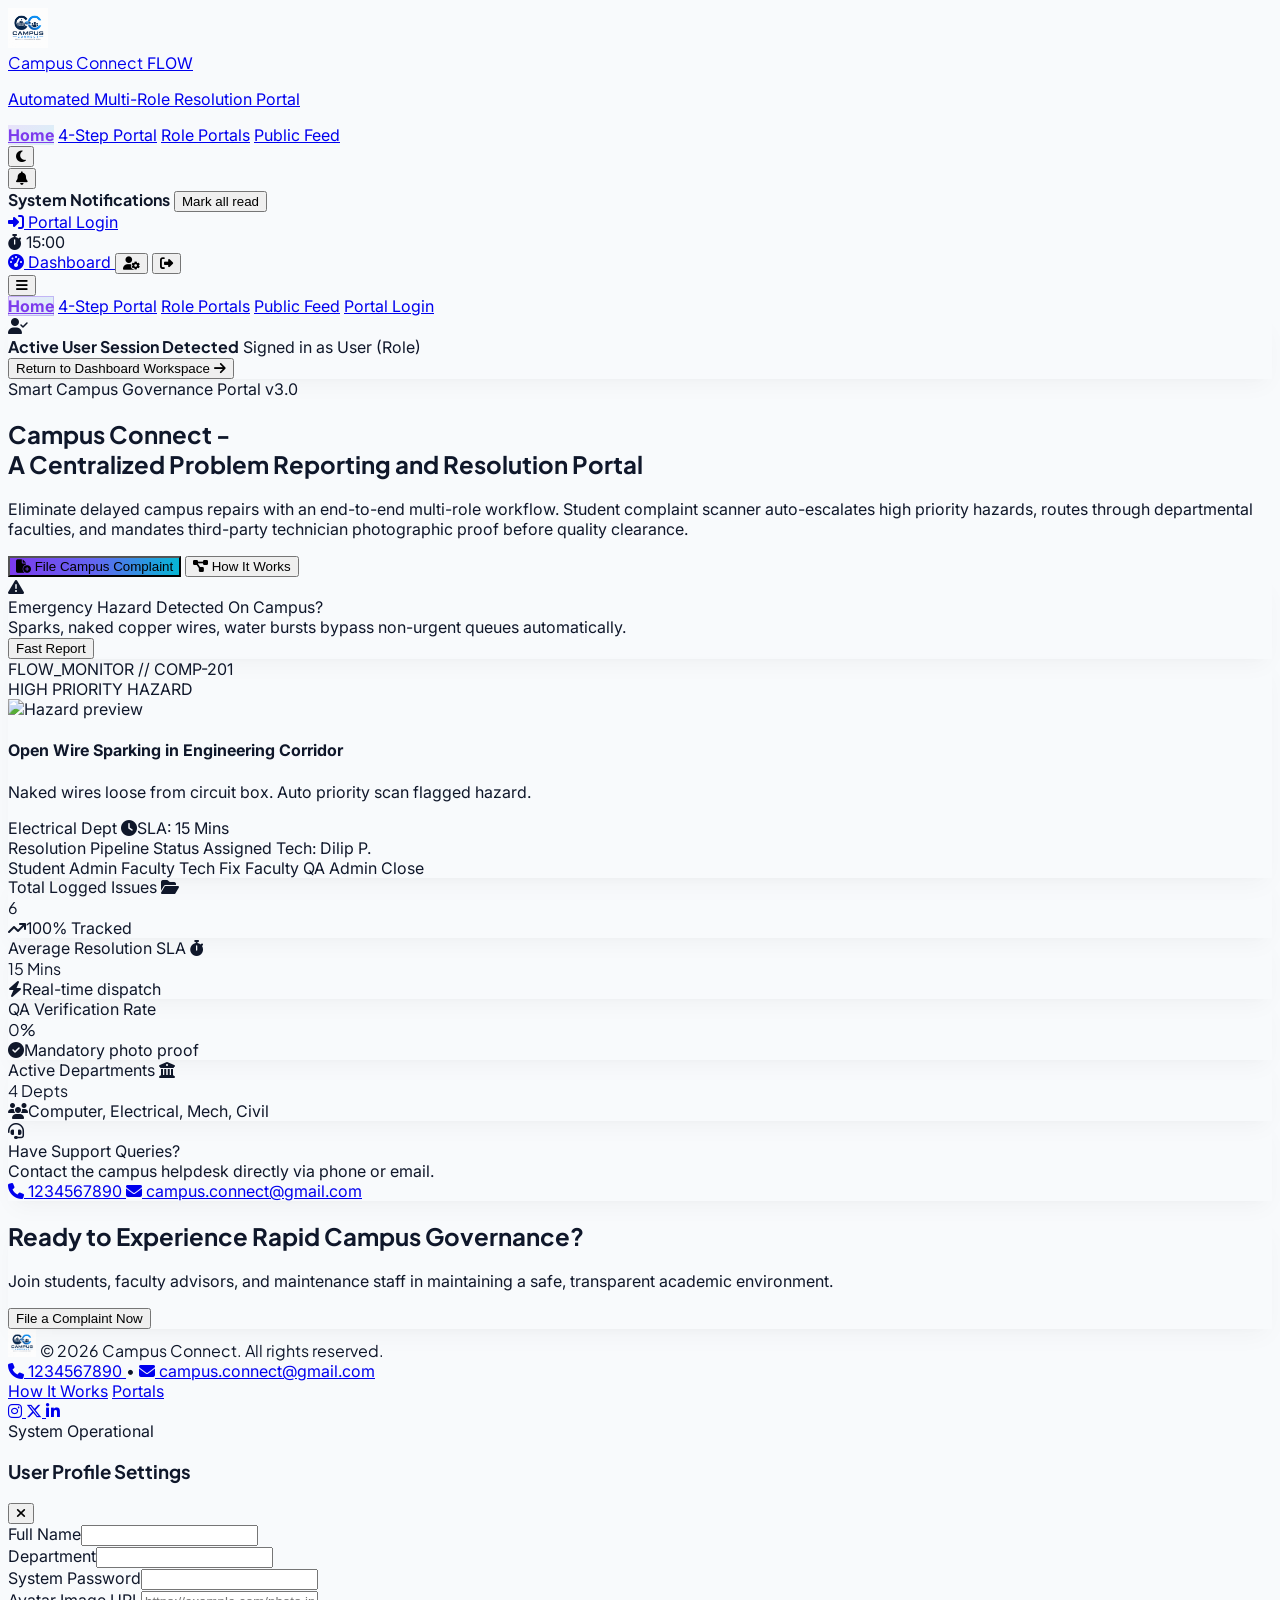
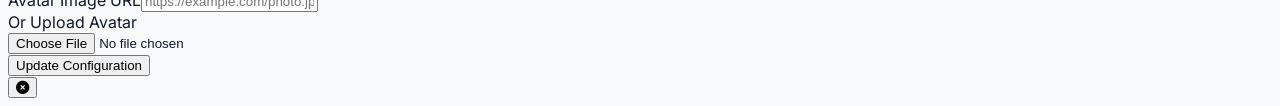
==== index.html @ 1f7649b0 "Add Campus Connect website" ====
<!DOCTYPE html>
<html lang="en" class="scroll-smooth">

<head>
  <meta charset="UTF-8">
  <meta name="viewport" content="width=device-width, initial-scale=1.0">
  <title>Campus Connect - Multi-Role Resolution Portal</title>

  <!-- Instant Zero-Flash Theme Initialization Script (Executes before paint) -->
  <script>
    (function () {
      try {
        var saved = localStorage.getItem('campus_connect_theme');
        var prefersDark = window.matchMedia && window.matchMedia('(prefers-color-scheme: dark)').matches;
        var isDark = saved === 'dark' || (!saved && prefersDark);
        if (isDark) {
          document.documentElement.classList.add('dark');
          document.documentElement.classList.remove('light');
          document.documentElement.style.backgroundColor = '#070A13';
          document.documentElement.style.colorScheme = 'dark';
        } else {
          document.documentElement.classList.add('light');
          document.documentElement.classList.remove('dark');
          document.documentElement.style.backgroundColor = '#f8fafc';
          document.documentElement.style.colorScheme = 'light';
        }
      } catch (e) { }
    })();
  </script>

  <!-- Critical Asset Preloads & Prefetches -->
  <link rel="preload" href="assets/logo/logo.png" as="image">
  <link rel="preload" href="bg.png" as="image">
  <link rel="prefetch" href="portal.html">
  <link rel="prefetch" href="roles.html">
  <link rel="prefetch" href="feed.html">
  <link rel="prefetch" href="login.html">

  <!-- Tailwind CSS CDN & Config with Aurora Palette -->
  <script src="https://cdn.tailwindcss.com"></script>
  <script>
    tailwind.config = {
      darkMode: 'class',
      theme: {
        extend: {
          colors: {
            brand: { purple: '#7C3AED', cyan: '#06B6D4', accent: '#22D3EE', highlight: '#A78BFA', dark: '#070A13', surface: '#151B32', border: '#26304A' }
          },
          fontFamily: { sans: ['Inter', 'sans-serif'], display: ['Plus Jakarta Sans', 'sans-serif'] },
          boxShadow: { soft: '0 8px 30px rgba(0,0,0,0.06)', softDark: '0 8px 30px rgba(7,10,19,0.5)', aurora: '0 0 25px rgba(124,58,237,0.25), 0 0 40px rgba(6,182,212,0.15)' }
        }
      }
    }
  </script>

  <!-- Fonts & Icons -->
  <link
    href="https://fonts.googleapis.com/css2?family=Inter:wght@400;500;600;700&family=Plus+Jakarta+Sans:wght@600;700;800&display=swap"
    rel="stylesheet">
  <link rel="stylesheet" href="https://cdnjs.cloudflare.com/ajax/libs/font-awesome/6.5.0/css/all.min.css">


  <!-- External Stylesheets -->
  <link rel="stylesheet" href="css/style.css">
  <link rel="stylesheet" href="css/home.css">
</head>

<body
  class="bg-[#f8fafc] dark:bg-[#070A13] text-slate-900 dark:text-[#F9FAFB] min-h-screen flex flex-col transition-colors duration-300 selection:bg-[#7C3AED] selection:text-white relative">

  <!-- Ambient Aurora Space Background -->
  <div id="bc-bg" class="fixed inset-0 z-0 pointer-events-none overflow-hidden">
    <div
      class="absolute inset-0 bg-[url('bg.png')] bg-cover bg-center bg-no-repeat bg-fixed opacity-20 dark:opacity-10">
    </div>
    <div
      class="absolute -top-40 -left-40 w-[800px] h-[800px] bg-[#7C3AED]/20 dark:bg-[#7C3AED]/25 blur-[150px] rounded-full animate-aurora-1">
    </div>
    <div
      class="absolute -bottom-40 -right-40 w-[800px] h-[800px] bg-[#06B6D4]/20 dark:bg-[#06B6D4]/25 blur-[150px] rounded-full animate-aurora-2">
    </div>
    <div
      class="absolute top-1/2 left-1/2 -translate-x-1/2 -translate-y-1/2 w-[600px] h-[600px] bg-[#22D3EE]/10 dark:bg-[#22D3EE]/12 blur-[160px] rounded-full">
    </div>
  </div>

  <!-- Header Navigation -->
  <header id="main-header"
    class="sticky top-0 z-40 bg-white/85 dark:bg-[#070A13]/85 backdrop-blur-2xl border-b border-slate-200/80 dark:border-[#26304A] transition-colors">
    <div class="max-w-[1440px] mx-auto px-4 lg:px-8 h-[72px] flex items-center justify-between">
      <!-- Brand Logo -->
      <a href="index.html" class="flex items-center gap-3 cursor-pointer group">
        <img src="assets/logo/logo.png" alt="Campus Connect Logo"
          class="h-10 w-10 rounded-xl object-contain shadow-lg group-hover:rotate-12 group-hover:scale-110 transition-all duration-300 animate-wiggle"
          width="40" height="40">
        <div>
          <div class="flex items-center gap-2">
            <span
              class="font-display font-extrabold text-[20px] tracking-tight text-slate-900 dark:text-white group-hover:text-blue-600 transition-colors">Campus
              Connect</span>
            <span
              class="text-[11px] px-2 py-0.5 rounded-full bg-blue-600 text-white font-bold tracking-widest shadow-sm animate-pulse">FLOW</span>
          </div>
          <p class="text-[12px] text-slate-500 dark:text-zinc-400 font-medium -mt-0.5">Automated Multi-Role Resolution
            Portal</p>
        </div>
      </a>

      <!-- Landing Navigation Links -->
      <nav class="hidden md:flex items-center gap-2 text-sm font-semibold text-slate-600 dark:text-zinc-300">
        <a href="index.html" id="nav-item-home"
          class="nav-route-btn px-4 py-2 rounded-xl text-slate-600 dark:text-zinc-300 hover:text-blue-600 dark:hover:text-blue-400 hover:bg-slate-100 dark:hover:bg-zinc-800/60 transition-all font-semibold">Home</a>
        <a href="portal.html" id="nav-item-portal"
          class="nav-route-btn px-4 py-2 rounded-xl text-slate-600 dark:text-zinc-300 hover:text-blue-600 dark:hover:text-blue-400 hover:bg-slate-100 dark:hover:bg-zinc-800/60 transition-all font-semibold">4-Step
          Portal</a>
        <a href="roles.html" id="nav-item-roles"
          class="nav-route-btn px-4 py-2 rounded-xl text-slate-600 dark:text-zinc-300 hover:text-blue-600 dark:hover:text-blue-400 hover:bg-slate-100 dark:hover:bg-zinc-800/60 transition-all font-semibold">Role
          Portals</a>
        <a href="feed.html" id="nav-item-feed"
          class="nav-route-btn px-4 py-2 rounded-xl text-slate-600 dark:text-zinc-300 hover:text-blue-600 dark:hover:text-blue-400 hover:bg-slate-100 dark:hover:bg-zinc-800/60 transition-all font-semibold">Public
          Feed</a>
      </nav>

      <!-- Header Right Action Group -->
      <div class="flex items-center gap-3">
        <button onclick="toggleTheme()" aria-label="Toggle Dark Mode"
          class="h-10 w-10 rounded-xl bg-white dark:bg-zinc-900 border border-slate-200 dark:border-zinc-800 flex items-center justify-center hover:scale-110 hover:rotate-45 transition-all text-slate-700 dark:text-zinc-300 shadow-sm">
          <i id="themeIcon" class="fa-solid fa-moon"></i>
        </button>

        <!-- Live Notification Icon -->
        <div id="notifWrap" class="relative hidden">
          <button onclick="toggleNotif()" aria-label="System Notifications"
            class="h-10 w-10 rounded-xl bg-white dark:bg-zinc-900 border border-slate-200 dark:border-zinc-800 flex items-center justify-center relative text-slate-700 dark:text-zinc-300 shadow-sm hover:scale-105 transition">
            <i class="fa-solid fa-bell"></i>
            <span id="notifDot"
              class="hidden absolute top-2 right-2 h-2.5 w-2.5 bg-red-500 rounded-full animate-ping"></span>
          </button>
          <div id="notifDrop"
            class="hidden absolute right-0 mt-3 w-[360px] sm:w-[400px] bg-white dark:bg-zinc-900 border border-slate-200 dark:border-zinc-800 rounded-2xl shadow-2xl overflow-hidden z-50">
            <div
              class="p-4 border-b border-slate-100 dark:border-zinc-800 flex justify-between items-center bg-slate-50/50 dark:bg-zinc-800/50">
              <b class="font-display text-sm">System Notifications</b>
              <button onclick="markAllRead()"
                class="text-xs text-blue-600 dark:text-blue-400 font-semibold hover:underline">Mark all read</button>
            </div>
            <div id="notifList" class="max-h-[360px] overflow-y-auto"></div>
          </div>
        </div>

        <!-- User Profile Chip or Portal Sign In Button -->
        <div id="navRightAuthSlot">
          <a href="login.html" id="navLoginBtn"
            class="btn-animate px-5 py-2.5 rounded-xl bg-blue-600 hover:bg-blue-700 text-white font-bold text-sm shadow-md flex items-center gap-2">
            <i class="fa-solid fa-right-to-bracket"></i> Portal Login
          </a>
        </div>

        <div id="userChip" class="hidden items-center gap-3">
          <!-- Live Countdown Timer -->
          <div id="sessionTimerBadge"
            class="hidden items-center gap-1.5 px-3 py-1.5 rounded-xl bg-amber-500/10 text-amber-600 dark:bg-amber-500/20 dark:text-amber-400 font-mono text-sm font-bold transition">
            <i class="fa-solid fa-stopwatch animate-pulse"></i>
            <span id="sessionCountdown">15:00</span>
          </div>

          <div class="text-right leading-tight hidden sm:block">
            <div id="chipName" class="text-base font-bold text-slate-800 dark:text-zinc-200"></div>
            <div id="chipRole" class="text-xs text-slate-500 dark:text-zinc-400"></div>
          </div>
          <div id="chipAvatar"
            class="h-10 w-10 rounded-xl bg-blue-600 text-white flex items-center justify-center font-bold text-base overflow-hidden bg-cover bg-center shadow-md hover:scale-105 transition">
          </div>

          <a href="roles.html" title="Go to Dashboard"
            class="btn-animate px-3.5 py-2 rounded-xl bg-slate-900 dark:bg-white text-white dark:text-black font-bold text-xs hidden md:flex items-center gap-1.5">
            <i class="fa-solid fa-gauge-high"></i> Dashboard
          </a>
          <button onclick="openProfileModal()" title="Profile Settings"
            class="h-10 w-10 rounded-xl bg-slate-100 dark:bg-zinc-800 flex items-center justify-center hover:text-blue-600 hover:scale-110 transition text-slate-600 dark:text-zinc-300"><i
              class="fa-solid fa-user-gear text-sm"></i></button>
          <button onclick="logout(false)" title="Logout"
            class="h-10 w-10 rounded-xl bg-slate-100 dark:bg-zinc-800 flex items-center justify-center hover:text-red-500 hover:scale-110 transition text-slate-600 dark:text-zinc-300"><i
              class="fa-solid fa-right-from-bracket text-sm"></i></button>
        </div>

        <!-- Mobile Hamburger Button -->
        <button onclick="toggleMobileMenu()" aria-label="Toggle Navigation Menu"
          class="md:hidden h-10 w-10 rounded-xl bg-white dark:bg-zinc-900 border border-slate-200 dark:border-zinc-800 flex items-center justify-center text-slate-700 dark:text-zinc-300">
          <i class="fa-solid fa-bars"></i>
        </button>
      </div>
    </div>

    <!-- Mobile Drawer Menu -->
    <div id="mobileMenuDrawer"
      class="hidden md:hidden border-t border-slate-200 dark:border-zinc-800 bg-white/95 dark:bg-zinc-950/95 backdrop-blur-xl px-4 py-4 space-y-2">
      <a href="index.html" id="mob-nav-home"
        class="mobile-nav-btn block px-4 py-2.5 rounded-xl text-slate-700 dark:text-zinc-200 hover:bg-slate-100 dark:hover:bg-zinc-800/60 font-semibold text-sm">Home</a>
      <a href="portal.html" id="mob-nav-portal"
        class="mobile-nav-btn block px-4 py-2.5 rounded-xl text-slate-700 dark:text-zinc-200 hover:bg-slate-100 dark:hover:bg-zinc-800/60 font-semibold text-sm">4-Step
        Portal</a>
      <a href="roles.html" id="mob-nav-roles"
        class="mobile-nav-btn block px-4 py-2.5 rounded-xl text-slate-700 dark:text-zinc-200 hover:bg-slate-100 dark:hover:bg-zinc-800/60 font-semibold text-sm">Role
        Portals</a>
      <a href="feed.html" id="mob-nav-feed"
        class="mobile-nav-btn block px-4 py-2.5 rounded-xl text-slate-700 dark:text-zinc-200 hover:bg-slate-100 dark:hover:bg-zinc-800/60 font-semibold text-sm">Public
        Feed</a>
      <a href="login.html" id="mob-nav-login"
        class="mobile-nav-btn block px-4 py-2.5 rounded-xl text-blue-600 dark:text-blue-400 hover:bg-blue-50 dark:hover:bg-blue-950/40 font-bold text-sm">Portal
        Login</a>
    </div>
  </header>

  <!-- Toast Message Container -->
  <div id="toastBox" class="fixed top-24 right-6 z-[100] flex flex-col gap-2 pointer-events-none"></div>

  <!-- Main Content -->
  <main class="flex-1 max-w-[1440px] w-full mx-auto px-4 lg:px-8 py-6 lg:py-8 relative z-10">
    <section id="view-landing" class="space-y-20 py-6 page-view">


      <!-- Banner for logged-in users visiting Home -->
      <div id="loggedInHomeBanner"
        class="hidden p-5 rounded-2xl bg-blue-600/10 border border-blue-600/20 text-blue-900 dark:text-blue-300 flex flex-wrap justify-between items-center gap-4 transition-all hover:border-blue-600/40 reveal-on-scroll card-3d">
        <div class="flex items-center gap-3 depth-layer-1">
          <div
            class="h-12 w-12 rounded-xl bg-blue-600 text-white flex items-center justify-center font-bold text-xl pulse-ring">
            <i class="fa-solid fa-user-check"></i>
          </div>
          <div>
            <b class="font-display font-bold text-base block">Active User Session Detected</b>
            <span class="text-sm text-slate-600 dark:text-zinc-400">Signed in as <span id="bannerUserName"
                class="font-bold">User</span> (<span id="bannerUserRole">Role</span>)</span>
          </div>
        </div>
        <button onclick="openDashboardView()"
          class="btn-animate px-6 py-3 rounded-xl bg-blue-600 hover:bg-blue-700 text-white font-bold text-sm shadow-md flex items-center gap-2 depth-layer-2">
          Return to Dashboard Workspace <i
            class="fa-solid fa-arrow-right transition-transform group-hover:translate-x-1"></i>
        </button>
      </div>

      <!-- Hero Section -->
      <div class="grid lg:grid-cols-12 gap-10 items-center pt-4 perspective-container">
        <div class="lg:col-span-7 space-y-8 reveal-on-scroll">
          <div
            class="inline-flex items-center gap-2 px-4 py-2 rounded-full bg-blue-500/10 dark:bg-blue-500/20 text-blue-700 dark:text-blue-300 text-sm font-bold border border-blue-500/20 animate-border">
            <span class="relative flex h-2.5 w-2.5">
              <span class="animate-ping absolute inline-flex h-full w-full rounded-full bg-blue-400 opacity-75"></span>
              <span class="relative inline-flex rounded-full h-2.5 w-2.5 bg-blue-500"></span>
            </span>
            Smart Campus Governance Portal v3.0
          </div>

          <h1 id="heroTitle"
            class="font-display text-5xl sm:text-6xl lg:text-7xl font-extrabold tracking-tight leading-[1.08] text-slate-900 dark:text-white">
            Campus Connect -<br> A Centralized Problem Reporting and Resolution Portal
            <span class="gradient-text"></span>
          </h1>

          <!-- Per-character text animation (Motion-Primitives style, word-wrap safe) -->
          <style>
            #heroTitle .hero-word {
              display: inline;
              white-space: nowrap;
            }

            #heroTitle .hero-char {
              display: inline-block;
              opacity: 0;
              filter: blur(4px);
              transform: translateY(6px);
              animation: heroCharFade 0.5s cubic-bezier(0.22, 1, 0.36, 1) forwards;
              animation-delay: var(--d);
            }

            @keyframes heroCharFade {
              to {
                opacity: 1;
                filter: blur(0px);
                transform: translateY(0);
              }
            }

            @media (prefers-reduced-motion: reduce) {
              #heroTitle .hero-char {
                animation: none !important;
                opacity: 1 !important;
                filter: none !important;
                transform: none !important;
              }
            }
          </style>
          <script>
              (function () {
                var STAGGER = 22; // ms between each character
                var h = document.getElementById('heroTitle');
                if (!h) return;

                var idx = 0;
                var frag = document.createDocumentFragment();

                // Build animated word spans from a text string, appending to `target`
                function buildWords(text, target) {
                  // Split by spaces, preserving them as delimiters
                  var words = text.split(/( +)/);
                  words.forEach(function (seg) {
                    if (!seg) return;
                    // If it's whitespace, emit a plain text node (allows natural line wrapping)
                    if (/^ +$/.test(seg)) {
                      target.appendChild(document.createTextNode(seg));
                      idx += seg.length;
                      return;
                    }
                    // It's a word — wrap characters in a nowrap word-span
                    var wordSpan = document.createElement('span');
                    wordSpan.className = 'hero-word';
                    for (var i = 0; i < seg.length; i++) {
                      var charSpan = document.createElement('span');
                      charSpan.className = 'hero-char';
                      charSpan.textContent = seg[i];
                      charSpan.style.setProperty('--d', (idx * STAGGER) + 'ms');
                      idx++;
                      wordSpan.appendChild(charSpan);
                    }
                    target.appendChild(wordSpan);
                  });
                }

                var nodes = Array.prototype.slice.call(h.childNodes);
                nodes.forEach(function (node) {
                  if (node.nodeType === 3) {
                    // Text node — clean up newlines/extra whitespace to single spaces
                    var text = node.textContent.replace(/\s+/g, ' ');
                    buildWords(text, frag);
                  } else if (node.nodeType === 1) {
                    // Element node (e.g. gradient-text span) — clone and fill with animated chars
                    var wrapper = node.cloneNode(false);
                    var text = node.textContent.replace(/\s+/g, ' ');
                    buildWords(text, wrapper);
                    frag.appendChild(wrapper);
                  }
                });

                h.textContent = '';
                h.appendChild(frag);
              })();
          </script>

          <p class="text-slate-600 dark:text-zinc-300 text-lg sm:text-xl leading-relaxed font-medium max-w-2xl">
            Eliminate delayed campus repairs with an end-to-end multi-role workflow. Student complaint scanner
            auto-escalates high priority hazards, routes through departmental faculties, and mandates third-party
            technician photographic proof before quality clearance.
          </p>

          <div class="flex flex-wrap items-center gap-4 pt-2">
            <button onclick="navigateToFileComplaint()"
              class="btn-animate shimmer-btn px-8 py-4 rounded-xl text-white font-bold text-base shadow-xl shadow-blue-600/25 flex items-center gap-2.5 group btn-3d">
              <i class="fa-solid fa-file-circle-plus group-hover:rotate-12 transition-transform text-lg"></i> File
              Campus Complaint
            </button>
            <button onclick="window.location.href='portal.html'"
              class="btn-animate px-8 py-4 rounded-xl bg-white dark:bg-zinc-900 border border-slate-200 dark:border-zinc-800 text-slate-800 dark:text-zinc-200 font-bold text-base hover:bg-slate-50 dark:hover:bg-zinc-800 flex items-center gap-2.5 group btn-3d">
              <i class="fa-solid fa-diagram-project group-hover:scale-110 transition-transform text-lg"></i> How It
              Works
            </button>
          </div>

          <!-- Quick Emergency Hazard Trigger Banner -->
          <div
            class="p-5 rounded-2xl bg-amber-500/10 border border-amber-500/30 flex items-center justify-between gap-4 mt-8 hover:bg-amber-500/15 transition-all card-3d">
            <div class="flex items-center gap-3.5 depth-layer-1">
              <i class="fa-solid fa-triangle-exclamation text-amber-600 text-2xl animate-bounce"></i>
              <div>
                <div class="text-sm font-bold text-amber-900 dark:text-amber-400">Emergency Hazard Detected On Campus?
                </div>
                <div class="text-xs sm:text-sm text-slate-600 dark:text-zinc-400">Sparks, naked copper wires, water
                  bursts bypass non-urgent queues automatically.</div>
              </div>
            </div>
            <button onclick="triggerEmergencyReport()"
              class="btn-animate px-4 py-2.5 rounded-xl bg-amber-600 text-white font-bold text-xs sm:text-sm hover:bg-amber-700 shrink-0 depth-layer-2">
              Fast Report
            </button>
          </div>
        </div>

        <!-- Hero Right Graphic Preview Card -->
        <div class="lg:col-span-5 reveal-on-scroll delay-200">
          <div
            class="bg-white dark:bg-zinc-900 border border-slate-200 dark:border-zinc-800 rounded-[32px] p-6 shadow-2xl relative overflow-hidden card-3d animate-float group"
            data-tilt data-tilt-max="10">
            <div
              class="flex justify-between items-center pb-4 border-b border-slate-100 dark:border-zinc-800 depth-layer-1">
              <div class="flex items-center gap-2">
                <div class="h-3 w-3 rounded-full bg-red-500 animate-pulse"></div>
                <div class="h-3 w-3 rounded-full bg-amber-500"></div>
                <div class="h-3 w-3 rounded-full bg-emerald-500"></div>
                <span class="text-xs font-bold text-slate-400 ml-2 font-mono">FLOW_MONITOR // COMP-201</span>
              </div>
              <span class="px-3 py-1 rounded-full text-xs font-bold bg-red-600 text-white animate-pulse">HIGH PRIORITY
                HAZARD</span>
            </div>

            <div class="mt-5 space-y-5 depth-layer-2">
              <div class="flex items-start gap-4">
                <div class="overflow-hidden rounded-xl border shrink-0 h-24 w-28">
                  <img src="https://images.unsplash.com/photo-1558346490-a72e53ae2d4f?q=80&w=300"
                    class="h-full w-full object-cover img-zoom" loading="lazy" decoding="async" alt="Hazard preview">
                </div>
                <div>
                  <h4
                    class="font-bold text-base text-slate-900 dark:text-zinc-100 group-hover:text-blue-600 transition-colors">
                    Open Wire Sparking in Engineering Corridor</h4>
                  <p class="text-xs sm:text-sm text-slate-500 dark:text-zinc-400 mt-1 line-clamp-2">Naked wires loose
                    from circuit box. Auto priority scan flagged hazard.</p>
                  <div class="flex items-center gap-2.5 mt-2.5">
                    <span
                      class="text-xs font-semibold px-2.5 py-0.5 rounded bg-blue-100 dark:bg-blue-950 text-blue-700 dark:text-blue-300">Electrical
                      Dept</span>
                    <span class="text-xs text-slate-400"><i class="fa-solid fa-clock mr-1 animate-spin"
                        style="animation-duration: 8s;"></i>SLA: 15 Mins</span>
                  </div>
                </div>
              </div>

              <!-- Mini Step Progress Bar -->
              <div
                class="p-4 bg-slate-50 dark:bg-zinc-800/60 rounded-xl border border-slate-150 dark:border-zinc-800 space-y-2.5 depth-layer-3">
                <div class="flex justify-between text-xs font-bold">
                  <span>Resolution Pipeline Status</span>
                  <span class="text-blue-600 dark:text-blue-400">Assigned Tech: Dilip P.</span>
                </div>
                <div class="w-full bg-slate-200 dark:bg-zinc-700 h-2.5 rounded-full overflow-hidden flex">
                  <div class="bg-blue-600 h-full w-[65%] animate-pulse"></div>
                </div>
                <div class="flex justify-between text-[11px] text-slate-400 font-mono">
                  <span>Student</span>
                  <span>Admin</span>
                  <span>Faculty</span>
                  <span class="text-blue-600 font-bold">Tech Fix</span>
                  <span>Faculty QA</span>
                  <span>Admin Close</span>
                </div>
              </div>
            </div>
          </div>
        </div>
      </div>

      <!-- Live Operational Counters -->
      <div id="landingStatsGrid" class="grid grid-cols-2 lg:grid-cols-4 gap-5 pt-4">
        <div
          class="bg-white dark:bg-zinc-900 border border-slate-200 dark:border-zinc-800 rounded-2xl p-6 shadow-sm card-3d stat-card-3d group reveal-on-scroll delay-100"
          data-tilt>
          <div
            class="text-sm font-semibold text-slate-500 dark:text-zinc-400 flex items-center justify-between depth-layer-1">
            <span>Total Logged Issues</span>
            <i class="fa-solid fa-folder-open text-blue-600 text-lg group-hover:scale-125 transition-transform"></i>
          </div>
          <div id="lStatTotal"
            class="text-4xl font-extrabold font-display mt-3 text-slate-900 dark:text-white group-hover:text-blue-600 transition-colors depth-layer-2">
            0</div>
          <div class="text-xs text-emerald-600 font-semibold mt-1.5 depth-layer-1"><i
              class="fa-solid fa-arrow-trend-up mr-1"></i>100% Tracked</div>
        </div>

        <div
          class="bg-white dark:bg-zinc-900 border border-slate-200 dark:border-zinc-800 rounded-2xl p-6 shadow-sm card-3d stat-card-3d group reveal-on-scroll delay-200"
          data-tilt>
          <div
            class="text-sm font-semibold text-slate-500 dark:text-zinc-400 flex items-center justify-between depth-layer-1">
            <span>Average Resolution SLA</span>
            <i class="fa-solid fa-stopwatch text-violet-600 text-lg group-hover:scale-125 transition-transform"></i>
          </div>
          <div id="lStatSla"
            class="text-4xl font-extrabold font-display mt-3 text-slate-900 dark:text-white group-hover:text-violet-600 transition-colors depth-layer-2">
            15 Mins</div>
          <div class="text-xs text-blue-600 font-semibold mt-1.5 depth-layer-1"><i
              class="fa-solid fa-bolt mr-1 animate-bounce"></i>Real-time dispatch</div>
        </div>

        <div
          class="bg-white dark:bg-zinc-900 border border-slate-200 dark:border-zinc-800 rounded-2xl p-6 shadow-sm card-3d stat-card-3d group reveal-on-scroll delay-300"
          data-tilt>
          <div
            class="text-sm font-semibold text-slate-500 dark:text-zinc-400 flex items-center justify-between depth-layer-1">
            <span>QA Verification Rate</span>
            <i class="fa-solid fa-shield-check text-emerald-600 text-lg group-hover:scale-125 transition-transform"></i>
          </div>
          <div id="lStatCleared"
            class="text-4xl font-extrabold font-display mt-3 text-slate-900 dark:text-white group-hover:text-emerald-600 transition-colors depth-layer-2">
            0%</div>
          <div class="text-xs text-emerald-600 font-semibold mt-1.5 depth-layer-1"><i
              class="fa-solid fa-circle-check mr-1"></i>Mandatory photo proof</div>
        </div>

        <div
          class="bg-white dark:bg-zinc-900 border border-slate-200 dark:border-zinc-800 rounded-2xl p-6 shadow-sm card-3d stat-card-3d group reveal-on-scroll delay-400"
          data-tilt>
          <div
            class="text-sm font-semibold text-slate-500 dark:text-zinc-400 flex items-center justify-between depth-layer-1">
            <span>Active Departments</span>
            <i
              class="fa-solid fa-building-columns text-amber-600 text-lg group-hover:scale-125 transition-transform"></i>
          </div>
          <div id="lStatDepts"
            class="text-4xl font-extrabold font-display mt-3 text-slate-900 dark:text-white group-hover:text-amber-600 transition-colors depth-layer-2">
            4 Depts</div>
          <div class="text-xs text-slate-500 font-semibold mt-1.5 depth-layer-1"><i
              class="fa-solid fa-users mr-1"></i>Computer, Electrical, Mech, Civil</div>
        </div>
      </div>

      <!-- DIRECT HELP CONTACT CARD -->
      <div
        class="max-w-4xl mx-auto p-6 rounded-3xl bg-white dark:bg-zinc-900 border border-slate-200 dark:border-zinc-800 shadow-sm flex flex-col sm:flex-row items-center justify-between gap-6 hover:border-blue-500/40 transition-colors reveal-on-scroll card-3d"
        data-tilt>
        <div class="flex items-center gap-4 depth-layer-1">
          <div
            class="h-12 w-12 rounded-2xl bg-blue-600/10 text-blue-600 flex items-center justify-center shrink-0 animate-pulse text-xl">
            <i class="fa-solid fa-headset"></i>
          </div>
          <div>
            <div class="text-base font-bold text-slate-900 dark:text-white">Have Support Queries?</div>
            <div class="text-xs sm:text-sm text-slate-500 dark:text-zinc-400">Contact the campus helpdesk directly via
              phone or email.</div>
          </div>
        </div>
        <div class="flex items-center gap-3 text-sm font-bold shrink-0 depth-layer-2">
          <a href="tel:1234567890"
            class="btn-animate px-4 py-2.5 rounded-xl bg-slate-100 dark:bg-zinc-800 hover:text-blue-600 flex items-center gap-2">
            <i class="fa-solid fa-phone text-blue-600"></i> 1234567890
          </a>
          <a href="mailto:campus.connect@gmail.com"
            class="btn-animate px-4 py-2.5 rounded-xl bg-blue-600 text-white hover:bg-blue-700 flex items-center gap-2 shadow-sm">
            <i class="fa-solid fa-envelope"></i> campus.connect@gmail.com
          </a>
        </div>
      </div>

      <!-- CALL TO ACTION BANNER -->
      <div
        class="p-10 sm:p-14 rounded-[36px] bg-gradient-to-r from-blue-600 via-indigo-600 to-violet-600 text-white text-center space-y-5 shadow-xl relative overflow-hidden group reveal-on-scroll card-3d">
        <div class="absolute inset-0 bg-white/5 opacity-0 group-hover:opacity-100 transition-opacity"></div>
        <h2 class="font-display text-3xl sm:text-5xl font-extrabold relative z-10 depth-layer-1">Ready to Experience
          Rapid Campus Governance?</h2>
        <p class="text-base sm:text-lg text-blue-100 max-w-2xl mx-auto font-medium relative z-10 depth-layer-2">Join
          students, faculty advisors, and maintenance staff in maintaining a safe, transparent academic environment.</p>
        <div class="pt-2 relative z-10 depth-layer-3">
          <button onclick="navigateToFileComplaint()"
            class="btn-animate px-9 py-4 rounded-xl bg-white text-blue-700 font-extrabold text-base shadow-lg hover:bg-slate-100 btn-3d">
            File a Complaint Now
          </button>
        </div>
      </div>

    </section>
  </main>

  <!-- Shared Footer -->
  <footer
    class="mt-auto border-t border-slate-200 dark:border-zinc-800 bg-white/80 dark:bg-zinc-950/80 backdrop-blur-md relative z-10 py-6 transition-colors">
    <div
      class="max-w-[1440px] mx-auto px-4 lg:px-8 flex flex-col md:flex-row items-center justify-between gap-4 text-xs text-slate-500 dark:text-zinc-400">
      <div class="flex flex-col sm:flex-row items-center gap-3 sm:gap-4">
        <div class="flex items-center gap-3">
          <img src="assets/logo/logo.png" alt="Campus Connect Logo" class="h-7 w-7 rounded-lg object-contain" width="28"
            height="28" loading="lazy">
          <span class="font-display font-semibold text-slate-700 dark:text-zinc-300">&copy; 2026 Campus Connect. All
            rights reserved.</span>
        </div>

        <!-- Contact Information Details -->
        <div
          class="flex items-center gap-3 border-t sm:border-t-0 sm:border-l border-slate-200 dark:border-zinc-800 pt-2 sm:pt-0 sm:pl-4 text-[11px] font-medium">
          <a href="tel:1234567890"
            class="hover:text-blue-600 dark:hover:text-blue-400 transition flex items-center gap-1.5">
            <i class="fa-solid fa-phone text-blue-600"></i> 1234567890
          </a>
          <span class="text-slate-300 dark:text-zinc-700">•</span>
          <a href="mailto:campus.connect@gmail.com"
            class="hover:text-blue-600 dark:hover:text-blue-400 transition flex items-center gap-1.5">
            <i class="fa-solid fa-envelope text-blue-600"></i> campus.connect@gmail.com
          </a>
        </div>
      </div>

      <div class="flex flex-wrap items-center gap-4 sm:gap-6 font-medium">
        <a href="portal.html" class="hover:text-blue-600 dark:hover:text-blue-400 transition">How It Works</a>
        <a href="roles.html" class="hover:text-blue-600 dark:hover:text-blue-400 transition">Portals</a>

        <!-- Social Media Buttons -->
        <div
          class="flex items-center gap-2 border-t sm:border-t-0 sm:border-l border-slate-200 dark:border-zinc-800 pt-2 sm:pt-0 sm:pl-4">
          <a href="https://instagram.com" target="_blank" rel="noopener noreferrer" title="Instagram"
            class="h-8 w-8 rounded-xl bg-slate-100 dark:bg-zinc-800 hover:bg-pink-600 hover:text-white dark:hover:bg-pink-600 dark:hover:text-white flex items-center justify-center text-slate-600 dark:text-zinc-300 transition-all shadow-sm hover:scale-105">
            <i class="fa-brands fa-instagram text-sm"></i>
          </a>
          <a href="https://twitter.com" target="_blank" rel="noopener noreferrer" title="Twitter / X"
            class="h-8 w-8 rounded-xl bg-slate-100 dark:bg-zinc-800 hover:bg-slate-900 hover:text-white dark:hover:bg-white dark:hover:text-black flex items-center justify-center text-slate-600 dark:text-zinc-300 transition-all shadow-sm hover:scale-105">
            <i class="fa-brands fa-x-twitter text-sm"></i>
          </a>
          <a href="https://linkedin.com" target="_blank" rel="noopener noreferrer" title="LinkedIn"
            class="h-8 w-8 rounded-xl bg-slate-100 dark:bg-zinc-800 hover:bg-blue-600 hover:text-white dark:hover:bg-blue-600 dark:hover:text-white flex items-center justify-center text-slate-600 dark:text-zinc-300 transition-all shadow-sm hover:scale-105">
            <i class="fa-brands fa-linkedin-in text-sm"></i>
          </a>
        </div>

        <span
          class="inline-flex items-center gap-1.5 px-2.5 py-1 rounded-full bg-emerald-500/10 text-emerald-600 dark:text-emerald-400 font-bold text-[10px]">
          <span class="h-1.5 w-1.5 rounded-full bg-emerald-500 animate-pulse"></span>
          System Operational
        </span>
      </div>
    </div>
  </footer>

  <!-- Global Modals -->
  <!-- Profile Editing Modal -->
  <div id="modalProfile" class="fixed inset-0 hidden z-50 overflow-y-auto">
    <div class="absolute inset-0 bg-black/40 modal-backdrop" onclick="closeProfileModal()"></div>
    <div
      class="relative max-w-md mx-auto mt-20 mb-10 bg-white dark:bg-zinc-900 rounded-[24px] border border-slate-200 dark:border-zinc-800 p-6 shadow-2xl">
      <div class="flex justify-between items-center mb-4">
        <h3 id="profileModalTitle" class="font-display font-bold text-lg text-slate-900 dark:text-white">User Profile
          Settings</h3>
        <button onclick="closeProfileModal()"
          class="h-8 w-8 rounded-full bg-slate-100 dark:bg-zinc-800 flex items-center justify-center"><i
            class="fa-solid fa-xmark"></i></button>
      </div>
      <form onsubmit="saveProfile(event)" class="space-y-4">
        <div><label class="text-xs font-semibold text-slate-700 dark:text-zinc-200">Full Name</label><input
            id="profName" required
            class="mt-1.5 w-full px-4 py-3 rounded-xl bg-slate-50 dark:bg-zinc-800 border text-sm"></div>
        <div id="profDeptGroup"><label id="profDeptLabel"
            class="text-xs font-semibold text-slate-700 dark:text-zinc-200">Department</label><input id="profDept"
            class="mt-1.5 w-full px-4 py-3 rounded-xl bg-slate-50 dark:bg-zinc-800 border text-sm"></div>
        <div><label class="text-xs font-semibold text-slate-700 dark:text-zinc-200">System Password</label><input
            id="profPass" type="password" required
            class="mt-1.5 w-full px-4 py-3 rounded-xl bg-slate-50 dark:bg-zinc-800 border text-sm"></div>
        <div><label class="text-xs font-semibold text-slate-700 dark:text-zinc-200">Avatar Image URL</label><input
            id="profImgUrl" placeholder="https://example.com/photo.jpg"
            class="mt-1.5 w-full px-4 py-3 rounded-xl bg-slate-50 dark:bg-zinc-800 border text-sm"></div>
        <div>
          <label class="text-xs font-semibold text-slate-700 dark:text-zinc-200">Or Upload Avatar</label>
          <div class="mt-1.5 border border-dashed rounded-xl p-3 bg-slate-50 dark:bg-zinc-800 text-center">
            <input type="file" id="profFile" accept="image/*" onchange="handleProfileImgUpload(this)" class="text-xs">
          </div>
        </div>
        <button class="w-full py-3 rounded-xl bg-blue-600 text-white font-bold text-sm shadow-md">Update
          Configuration</button>
      </form>
    </div>
  </div>


  <!-- Media evidence visual lightbox -->
  <div id="modalImg"
    class="fixed inset-0 hidden z-[70] bg-black/95 backdrop-blur-md flex items-center justify-center p-6"
    onclick="closeLightbox()">
    <div class="max-w-3xl w-full text-center relative" onclick="event.stopPropagation()">
      <button onclick="closeLightbox()" class="absolute -top-12 right-0 text-white text-2xl"><i
          class="fa-solid fa-circle-xmark"></i></button>
      <div id="lightboxMediaContainer"
        class="rounded-2xl overflow-hidden shadow-2xl bg-black max-h-[75vh] flex items-center justify-center"></div>
      <div id="bigCap" class="mt-3 text-white text-sm bg-white/10 inline-block px-4 py-2 rounded-full"></div>
    </div>
  </div>

  <!-- Modular JavaScript Engine -->
  <script src="js/main.js"></script>
  <script src="js/navigation.js"></script>
  <script src="js/animations.js"></script>
</body>

</html>
---- css/style.css ----
/* ==========================================================================
   Campus Connect - Aurora 3D Premium & Seamless Theme (style.css)
   ========================================================================== */

/* Zero Flash Root Configuration */
:root {
  color-scheme: light dark;
  --aurora-primary: #7C3AED;
  --aurora-secondary: #06B6D4;
  --aurora-accent: #22D3EE;
  --aurora-highlight: #A78BFA;
  --aurora-bg: #070A13;
  --aurora-surface: #151B32;
  --aurora-border: #26304A;
}

html {
  background-color: #f8fafc;
  color: #0f172a;
  scroll-behavior: smooth;
  text-rendering: optimizeLegibility;
}

html.dark {
  background-color: #070A13 !important;
  color: #F9FAFB;
  color-scheme: dark;
}

body {
  font-family: 'Inter', sans-serif;
  overflow-x: hidden;
  background-color: transparent !important;
}

* {
  -webkit-font-smoothing: antialiased;
  -moz-osx-font-smoothing: grayscale;
  box-sizing: border-box;
}

.font-display {
  font-family: 'Plus Jakarta Sans', sans-serif;
}

/* Custom Sleek Scrollbar */
::-webkit-scrollbar {
  width: 7px;
  height: 7px;
}
::-webkit-scrollbar-track {
  background: transparent;
}
::-webkit-scrollbar-thumb {
  background: #cbd5e1;
  border-radius: 999px;
  transition: background 0.2s ease;
}
::-webkit-scrollbar-thumb:hover {
  background: #94a3b8;
}
.dark ::-webkit-scrollbar-thumb {
  background: #26304A;
}
.dark ::-webkit-scrollbar-thumb:hover {
  background: #7C3AED;
}

.modal-backdrop {
  backdrop-filter: blur(16px);
  -webkit-backdrop-filter: blur(16px);
}

/* ==========================================================================
   Aurora 3D Transform & Perspective Utilities
   ========================================================================== */
.perspective-container {
  perspective: 1200px;
  perspective-origin: 50% 50%;
}

.preserve-3d {
  transform-style: preserve-3d;
  -webkit-transform-style: preserve-3d;
}

.backface-hidden {
  backface-visibility: hidden;
  -webkit-backface-visibility: hidden;
}

/* Aurora 3D Card Engine */
.card-3d {
  position: relative;
  transform-style: preserve-3d;
  transition: transform 0.35s cubic-bezier(0.16, 1, 0.3, 1), 
              box-shadow 0.35s cubic-bezier(0.16, 1, 0.3, 1), 
              border-color 0.3s ease,
              background-color 0.3s ease;
  will-change: transform, box-shadow;
  box-shadow: 0 10px 25px -5px rgba(0, 0, 0, 0.04), 0 8px 10px -6px rgba(0, 0, 0, 0.02);
}

.dark .card-3d {
  background: rgba(21, 27, 50, 0.75);
  backdrop-filter: blur(16px);
  -webkit-backdrop-filter: blur(16px);
  border: 1px solid #26304A;
  box-shadow: 0 14px 35px -5px rgba(7, 10, 19, 0.7), 0 0 1px 1px rgba(255, 255, 255, 0.04);
}

.card-3d:hover {
  transform: translateY(-6px) translateZ(12px);
  box-shadow: 0 24px 48px -12px rgba(124, 58, 237, 0.18), 0 12px 24px -8px rgba(6, 182, 212, 0.12);
}

.dark .card-3d:hover {
  border-color: rgba(124, 58, 237, 0.6);
  box-shadow: 0 24px 48px -10px rgba(6, 182, 212, 0.22), 0 0 30px rgba(124, 58, 237, 0.25);
}

/* 3D Depth Layering for Elements Inside Cards */
.depth-layer-1 {
  transform: translateZ(12px);
  transition: transform 0.35s cubic-bezier(0.16, 1, 0.3, 1);
}

.depth-layer-2 {
  transform: translateZ(24px);
  transition: transform 0.35s cubic-bezier(0.16, 1, 0.3, 1);
}

.depth-layer-3 {
  transform: translateZ(36px);
  transition: transform 0.35s cubic-bezier(0.16, 1, 0.3, 1);
}

/* Card Hover Elevation */
.card-hover {
  transition: transform 0.35s cubic-bezier(0.175, 0.885, 0.32, 1.275), box-shadow 0.35s ease, border-color 0.3s ease;
}

.card-hover:hover {
  transform: translateY(-6px) scale(1.015);
  box-shadow: 0 22px 45px -12px rgba(124, 58, 237, 0.25);
}

/* Modern Aurora Glassmorphism Panels */
.glass-card {
  background: rgba(255, 255, 255, 0.88);
  backdrop-filter: blur(20px);
  -webkit-backdrop-filter: blur(20px);
  border: 1px solid rgba(255, 255, 255, 0.8);
  box-shadow: 0 8px 32px 0 rgba(31, 38, 135, 0.06);
}

.dark .glass-card {
  background: rgba(21, 27, 50, 0.8);
  backdrop-filter: blur(20px);
  -webkit-backdrop-filter: blur(20px);
  border: 1px solid #26304A;
  box-shadow: 0 8px 32px 0 rgba(7, 10, 19, 0.6);
}

/* Aurora 3D Interactive Buttons & Tactile Feedback */
.btn-animate, .btn-3d {
  position: relative;
  transition: all 0.2s cubic-bezier(0.2, 0.8, 0.2, 1);
  overflow: hidden;
  transform-style: preserve-3d;
  will-change: transform, box-shadow;
}

.btn-animate:hover, .btn-3d:hover {
  transform: translateY(-2.5px) translateZ(8px);
  box-shadow: 0 14px 28px -7px rgba(124, 58, 237, 0.4), 0 0 15px rgba(6, 182, 212, 0.2);
}

.btn-animate:active, .btn-3d:active {
  transform: translateY(1px) scale(0.98);
  box-shadow: 0 4px 10px -2px rgba(124, 58, 237, 0.3);
}

/* Button Light Sheen Sweep Effect */
.btn-animate::after, .btn-3d::after {
  content: '';
  position: absolute;
  top: 0;
  left: -120%;
  width: 60%;
  height: 100%;
  background: linear-gradient(90deg, transparent, rgba(255, 255, 255, 0.3), transparent);
  transform: skewX(-25deg);
  transition: left 0.6s ease;
  pointer-events: none;
}

.btn-animate:hover::after, .btn-3d:hover::after {
  left: 140%;
}

/* Typography Gradient */
.gradient-text {
  background: linear-gradient(135deg, #7C3AED 0%, #06B6D4 100%);
  -webkit-background-clip: text;
  -webkit-text-fill-color: transparent;
}

.dark .gradient-text {
  background: linear-gradient(135deg, #A78BFA 0%, #22D3EE 100%);
  -webkit-background-clip: text;
  -webkit-text-fill-color: transparent;
}

/* Aurora Shimmer Buttons */
.shimmer-btn {
  background: linear-gradient(90deg, #7C3AED 0%, #6366F1 25%, #06B6D4 50%, #22D3EE 75%, #7C3AED 100%);
  background-size: 200% 100%;
  animation: shimmerWave 4s linear infinite;
}
.shimmer-btn:hover {
  animation-duration: 1.8s;
  box-shadow: 0 0 25px rgba(6, 182, 212, 0.4);
}

/* ==========================================================================
   Keyframe Animations & Subtle Aurora Motion
   ========================================================================== */
@keyframes auroraDrift1 {
  0%, 100% {
    transform: translate(0, 0) scale(1);
    opacity: 0.22;
  }
  50% {
    transform: translate(40px, 30px) scale(1.1);
    opacity: 0.35;
  }
}

@keyframes auroraDrift2 {
  0%, 100% {
    transform: translate(0, 0) scale(1);
    opacity: 0.22;
  }
  50% {
    transform: translate(-40px, -30px) scale(1.12);
    opacity: 0.35;
  }
}

.animate-aurora-1 {
  animation: auroraDrift1 12s ease-in-out infinite alternate;
}

.animate-aurora-2 {
  animation: auroraDrift2 15s ease-in-out infinite alternate;
}

@keyframes pulseGlow {
  0%, 100% {
    opacity: 0.45;
    transform: scale(1);
  }
  50% {
    opacity: 0.85;
    transform: scale(1.05);
  }
}
.animate-glow {
  animation: pulseGlow 5s infinite ease-in-out;
}

@keyframes floatSlow {
  0%, 100% {
    transform: translateY(0px) rotate(0deg);
  }
  50% {
    transform: translateY(-10px) rotate(0.8deg);
  }
}
.animate-float {
  animation: floatSlow 5s ease-in-out infinite;
}

@keyframes floatReverse {
  0%, 100% {
    transform: translateY(0px) rotate(0deg);
  }
  50% {
    transform: translateY(8px) rotate(-1deg);
  }
}
.animate-float-reverse {
  animation: floatReverse 6s ease-in-out infinite;
}

@keyframes shimmerWave {
  0% {
    background-position: -200% 0;
  }
  100% {
    background-position: 200% 0;
  }
}

@keyframes wiggle {
  0%, 100% { transform: rotate(0deg); }
  25% { transform: rotate(-8deg); }
  75% { transform: rotate(8deg); }
}
.group:hover .animate-wiggle {
  animation: wiggle 0.4s ease-in-out;
}

@keyframes borderRotate {
  0% { border-color: rgba(124, 58, 237, 0.4); }
  50% { border-color: rgba(6, 182, 212, 0.8); }
  100% { border-color: rgba(124, 58, 237, 0.4); }
}
.animate-border {
  animation: borderRotate 3.5s infinite ease-in-out;
}

@keyframes pulseRing {
  0% {
    transform: scale(0.95);
    box-shadow: 0 0 0 0 rgba(124, 58, 237, 0.7);
  }
  70% {
    transform: scale(1);
    box-shadow: 0 0 0 10px rgba(6, 182, 212, 0);
  }
  100% {
    transform: scale(0.95);
    box-shadow: 0 0 0 0 rgba(124, 58, 237, 0);
  }
}
.pulse-ring {
  animation: pulseRing 2.2s infinite;
}

/* Image Zoom & Smooth 3D Depth */
.img-zoom {
  transition: transform 0.45s cubic-bezier(0.2, 0.8, 0.2, 1), filter 0.45s ease;
}
.group:hover .img-zoom, .card-hover:hover .img-zoom, .card-3d:hover .img-zoom {
  transform: scale(1.06) translateZ(8px);
}

/* ==========================================================================
   Scroll Reveal Animation System
   ========================================================================== */
.reveal-on-scroll {
  opacity: 0;
  transform: translateY(22px);
  transition: opacity 0.45s cubic-bezier(0.16, 1, 0.3, 1),
              transform 0.45s cubic-bezier(0.16, 1, 0.3, 1);
  will-change: opacity, transform;
}

.reveal-on-scroll.is-visible {
  opacity: 1;
  transform: translateY(0);
}

.reveal-scale {
  opacity: 0;
  transform: scale(0.95);
  transition: opacity 0.45s cubic-bezier(0.16, 1, 0.3, 1),
              transform 0.45s cubic-bezier(0.16, 1, 0.3, 1);
  will-change: opacity, transform;
}
.reveal-scale.is-visible {
  opacity: 1;
  transform: scale(1);
}

.reveal-slide-left {
  opacity: 0;
  transform: translateX(-24px);
  transition: opacity 0.45s cubic-bezier(0.16, 1, 0.3, 1),
              transform 0.45s cubic-bezier(0.16, 1, 0.3, 1);
  will-change: opacity, transform;
}
.reveal-slide-left.is-visible {
  opacity: 1;
  transform: translateX(0);
}

.reveal-slide-right {
  opacity: 0;
  transform: translateX(24px);
  transition: opacity 0.45s cubic-bezier(0.16, 1, 0.3, 1),
              transform 0.45s cubic-bezier(0.16, 1, 0.3, 1);
  will-change: opacity, transform;
}
.reveal-slide-right.is-visible {
  opacity: 1;
  transform: translateX(0);
}

/* Stagger Delay Utility Classes */
.delay-50 { transition-delay: 50ms; }
.delay-100 { transition-delay: 100ms; }
.delay-150 { transition-delay: 150ms; }
.delay-200 { transition-delay: 200ms; }
.delay-250 { transition-delay: 250ms; }
.delay-300 { transition-delay: 300ms; }
.delay-350 { transition-delay: 350ms; }
.delay-400 { transition-delay: 400ms; }
.delay-500 { transition-delay: 500ms; }
.delay-600 { transition-delay: 600ms; }

/* Active Nav State with Aurora Glow */
.nav-active-pill {
  background: linear-gradient(135deg, rgba(124, 58, 237, 0.12) 0%, rgba(6, 182, 212, 0.12) 100%) !important;
  color: #7C3AED !important;
  font-weight: 700 !important;
  box-shadow: inset 0 0 0 1px rgba(124, 58, 237, 0.3);
}

.dark .nav-active-pill {
  background: linear-gradient(135deg, rgba(124, 58, 237, 0.22) 0%, rgba(6, 182, 212, 0.22) 100%) !important;
  color: #22D3EE !important;
  box-shadow: inset 0 0 0 1px rgba(34, 211, 238, 0.4), 0 0 15px rgba(6, 182, 212, 0.2);
}

/* ---- Nav Button Ripple-Fill Hover Effect ---- */
.nav-route-btn {
  position: relative;
  overflow: hidden;
  isolation: isolate;
  transform: scale(1);
  box-shadow: none;
  transition: color 0.35s cubic-bezier(0.23, 1, 0.32, 1),
              transform 0.35s cubic-bezier(0.23, 1, 0.32, 1),
              box-shadow 0.35s cubic-bezier(0.23, 1, 0.32, 1);
}

.nav-route-btn::before {
  content: '';
  position: absolute;
  top: 50%;
  left: 50%;
  width: 50px;
  height: 50px;
  border-radius: 50%;
  background: linear-gradient(135deg, rgba(124, 58, 237, 0.18) 0%, rgba(6, 182, 212, 0.18) 100%);
  transform: translate(-50%, -50%) scale(0);
  z-index: -1;
  pointer-events: none;
  transition: transform 0.5s cubic-bezier(0.23, 1, 0.32, 1);
}

.nav-route-btn:hover::before {
  transform: translate(-50%, -50%) scale(3);
}

.nav-route-btn:hover {
  color: #7C3AED !important;
  transform: scale(1.05);
  box-shadow: 0 0 16px rgba(124, 58, 237, 0.18), 0 0 6px rgba(6, 182, 212, 0.12);
}

.nav-route-btn:active {
  transform: scale(1);
}

/* Dark mode nav hover */
.dark .nav-route-btn::before {
  background: linear-gradient(135deg, rgba(124, 58, 237, 0.3) 0%, rgba(6, 182, 212, 0.25) 100%);
}

.dark .nav-route-btn:hover {
  color: #22D3EE !important;
  box-shadow: 0 0 20px rgba(6, 182, 212, 0.2), 0 0 8px rgba(124, 58, 237, 0.15);
}

/* Active pill hover — enhance the existing gradient, don't conflict */
.nav-route-btn.nav-active-pill::before {
  background: linear-gradient(135deg, rgba(124, 58, 237, 0.25) 0%, rgba(6, 182, 212, 0.25) 100%);
}

.dark .nav-route-btn.nav-active-pill::before {
  background: linear-gradient(135deg, rgba(124, 58, 237, 0.35) 0%, rgba(6, 182, 212, 0.3) 100%);
}

/* Accessibility: disable animation for reduced motion */
@media (prefers-reduced-motion: reduce) {
  .nav-route-btn {
    transition: none !important;
    transform: none !important;
  }
  .nav-route-btn::before {
    transition: none !important;
    transform: translate(-50%, -50%) scale(0) !important;
  }
  .nav-route-btn:hover {
    transform: none !important;
    box-shadow: none !important;
  }
  .nav-route-btn:hover::before {
    transform: translate(-50%, -50%) scale(0) !important;
  }
}

/* Dynamic Header Hide/Show Physics */
#main-header {
  transition: transform 0.3s cubic-bezier(0.22, 1, 0.36, 1),
              opacity 0.25s cubic-bezier(0.22, 1, 0.36, 1),
              background-color 0.2s ease,
              border-color 0.2s ease,
              box-shadow 0.2s ease;
  transform: translateY(0);
  opacity: 1;
  will-change: transform, opacity;
}

.dark #main-header {
  background-color: rgba(7, 10, 19, 0.85);
  border-color: #26304A;
}

#main-header.navbar-hidden {
  transform: translateY(-100%);
  opacity: 0;
  pointer-events: none;
}

/* Page Transition Entrance - Instant & Smooth */
.page-view {
  animation: pageEntrance 0.2s cubic-bezier(0.16, 1, 0.3, 1) forwards;
  will-change: opacity;
}

@keyframes pageEntrance {
  0% {
    opacity: 0.7;
  }
  100% {
    opacity: 1;
  }
}

/* Accessible Focus States */
a:focus-visible, button:focus-visible, input:focus-visible, select:focus-visible, textarea:focus-visible {
  outline: 2px solid #06B6D4;
  outline-offset: 2px;
}

/* Reduced Motion Preference */
@media (prefers-reduced-motion: reduce) {
  *, ::before, ::after {
    animation-duration: 0.01ms !important;
    animation-iteration-count: 1 !important;
    transition-duration: 0.01ms !important;
    scroll-behavior: auto !important;
  }
  .reveal-on-scroll, .reveal-scale, .reveal-slide-left, .reveal-slide-right, .animate-aurora-1, .animate-aurora-2 {
    opacity: 1 !important;
    transform: none !important;
  }
  .card-3d:hover {
    transform: none !important;
  }
}

/* Responsive safety rules for mobile viewports */
@media (max-width: 768px) {
  .depth-layer-1, .depth-layer-2, .depth-layer-3 {
    transform: none !important;
  }
  .card-3d:hover {
    transform: translateY(-3px) !important;
  }
}
---- css/home.css ----
/* ==========================================================================
   Campus Connect - Aurora Home Landing Page Styles (home.css)
   ========================================================================== */

.flow-monitor-card {
  backdrop-filter: blur(20px);
  -webkit-backdrop-filter: blur(20px);
}

.hero-gradient-orb {
  filter: blur(120px);
  pointer-events: none;
}

.stat-card-3d {
  position: relative;
  overflow: hidden;
  transition: all 0.35s cubic-bezier(0.16, 1, 0.3, 1);
  transform-style: preserve-3d;
}

.stat-card-3d:hover {
  transform: translateY(-5px) scale(1.02);
  box-shadow: 0 20px 35px -10px rgba(124, 58, 237, 0.25), 0 0 20px rgba(6, 182, 212, 0.15);
}

.feature-grid-card {
  position: relative;
  transition: all 0.35s cubic-bezier(0.16, 1, 0.3, 1);
}

.feature-grid-card:hover {
  transform: translateY(-6px);
  border-color: rgba(124, 58, 237, 0.45);
  box-shadow: 0 15px 30px -10px rgba(6, 182, 212, 0.2);
}
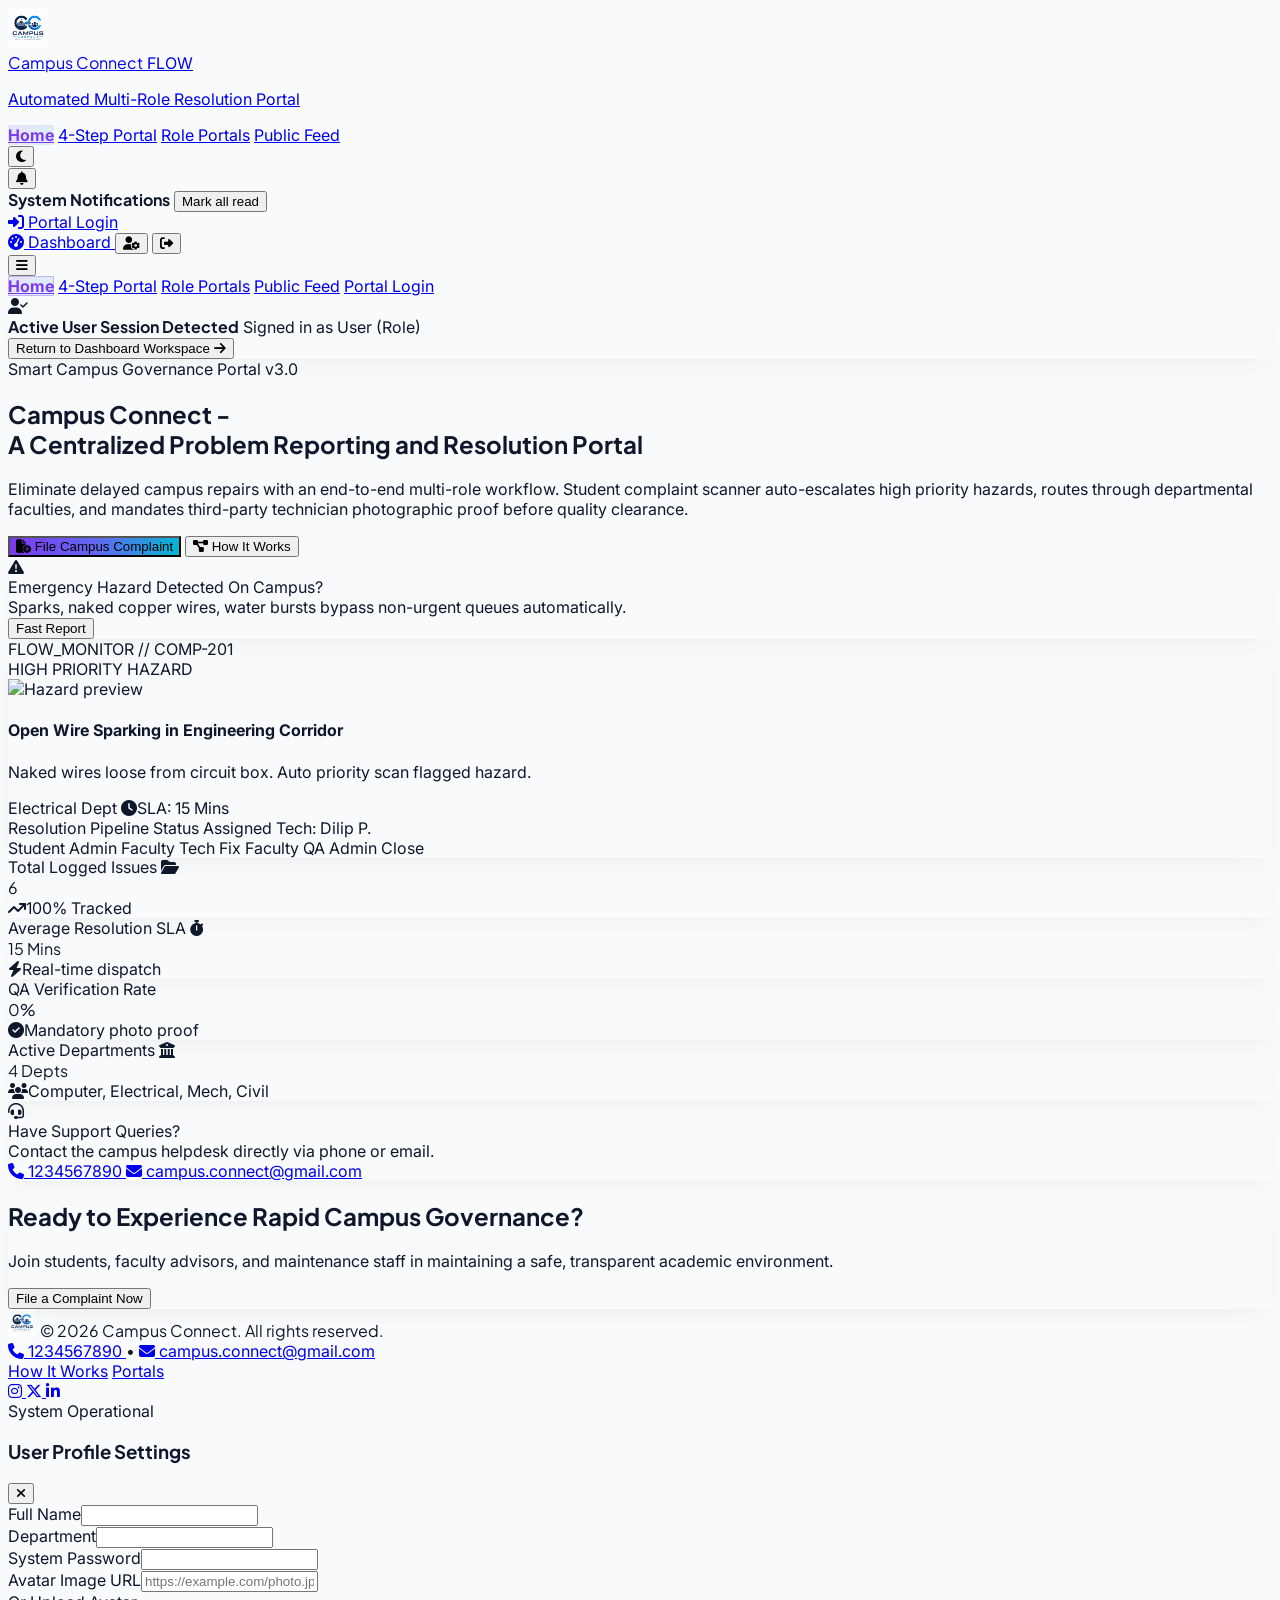
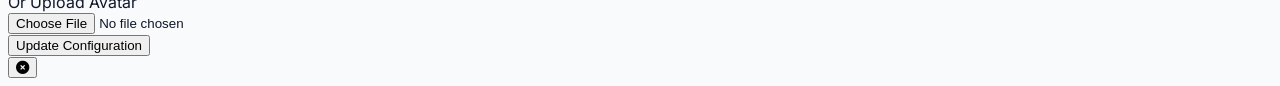
==== commit e9bb56ae: "feat: implement Aurora 3D glassmorphism theme and reorganize application structure with modular JS f" ====
--- a/index.html
+++ b/index.html
@@ -157,13 +157,6 @@
         </div>
 
         <div id="userChip" class="hidden items-center gap-3">
-          <!-- Live Countdown Timer -->
-          <div id="sessionTimerBadge"
-            class="hidden items-center gap-1.5 px-3 py-1.5 rounded-xl bg-amber-500/10 text-amber-600 dark:bg-amber-500/20 dark:text-amber-400 font-mono text-sm font-bold transition">
-            <i class="fa-solid fa-stopwatch animate-pulse"></i>
-            <span id="sessionCountdown">15:00</span>
-          </div>
-
           <div class="text-right leading-tight hidden sm:block">
             <div id="chipName" class="text-base font-bold text-slate-800 dark:text-zinc-200"></div>
             <div id="chipRole" class="text-xs text-slate-500 dark:text-zinc-400"></div>
--- a/css/style.css
+++ b/css/style.css
@@ -521,12 +521,6 @@
   border-color: #26304A;
 }
 
-#main-header.navbar-hidden {
-  transform: translateY(-100%);
-  opacity: 0;
-  pointer-events: none;
-}
-
 /* Page Transition Entrance - Instant & Smooth */
 .page-view {
   animation: pageEntrance 0.2s cubic-bezier(0.16, 1, 0.3, 1) forwards;
--- a/css/home.css
+++ b/css/home.css
@@ -1,7 +1,6 @@
 /* ==========================================================================
    Campus Connect - Aurora Home Landing Page Styles (home.css)
    ========================================================================== */
-
 .flow-monitor-card {
   backdrop-filter: blur(20px);
   -webkit-backdrop-filter: blur(20px);
@@ -33,4 +32,4 @@
   transform: translateY(-6px);
   border-color: rgba(124, 58, 237, 0.45);
   box-shadow: 0 15px 30px -10px rgba(6, 182, 212, 0.2);
-}+}
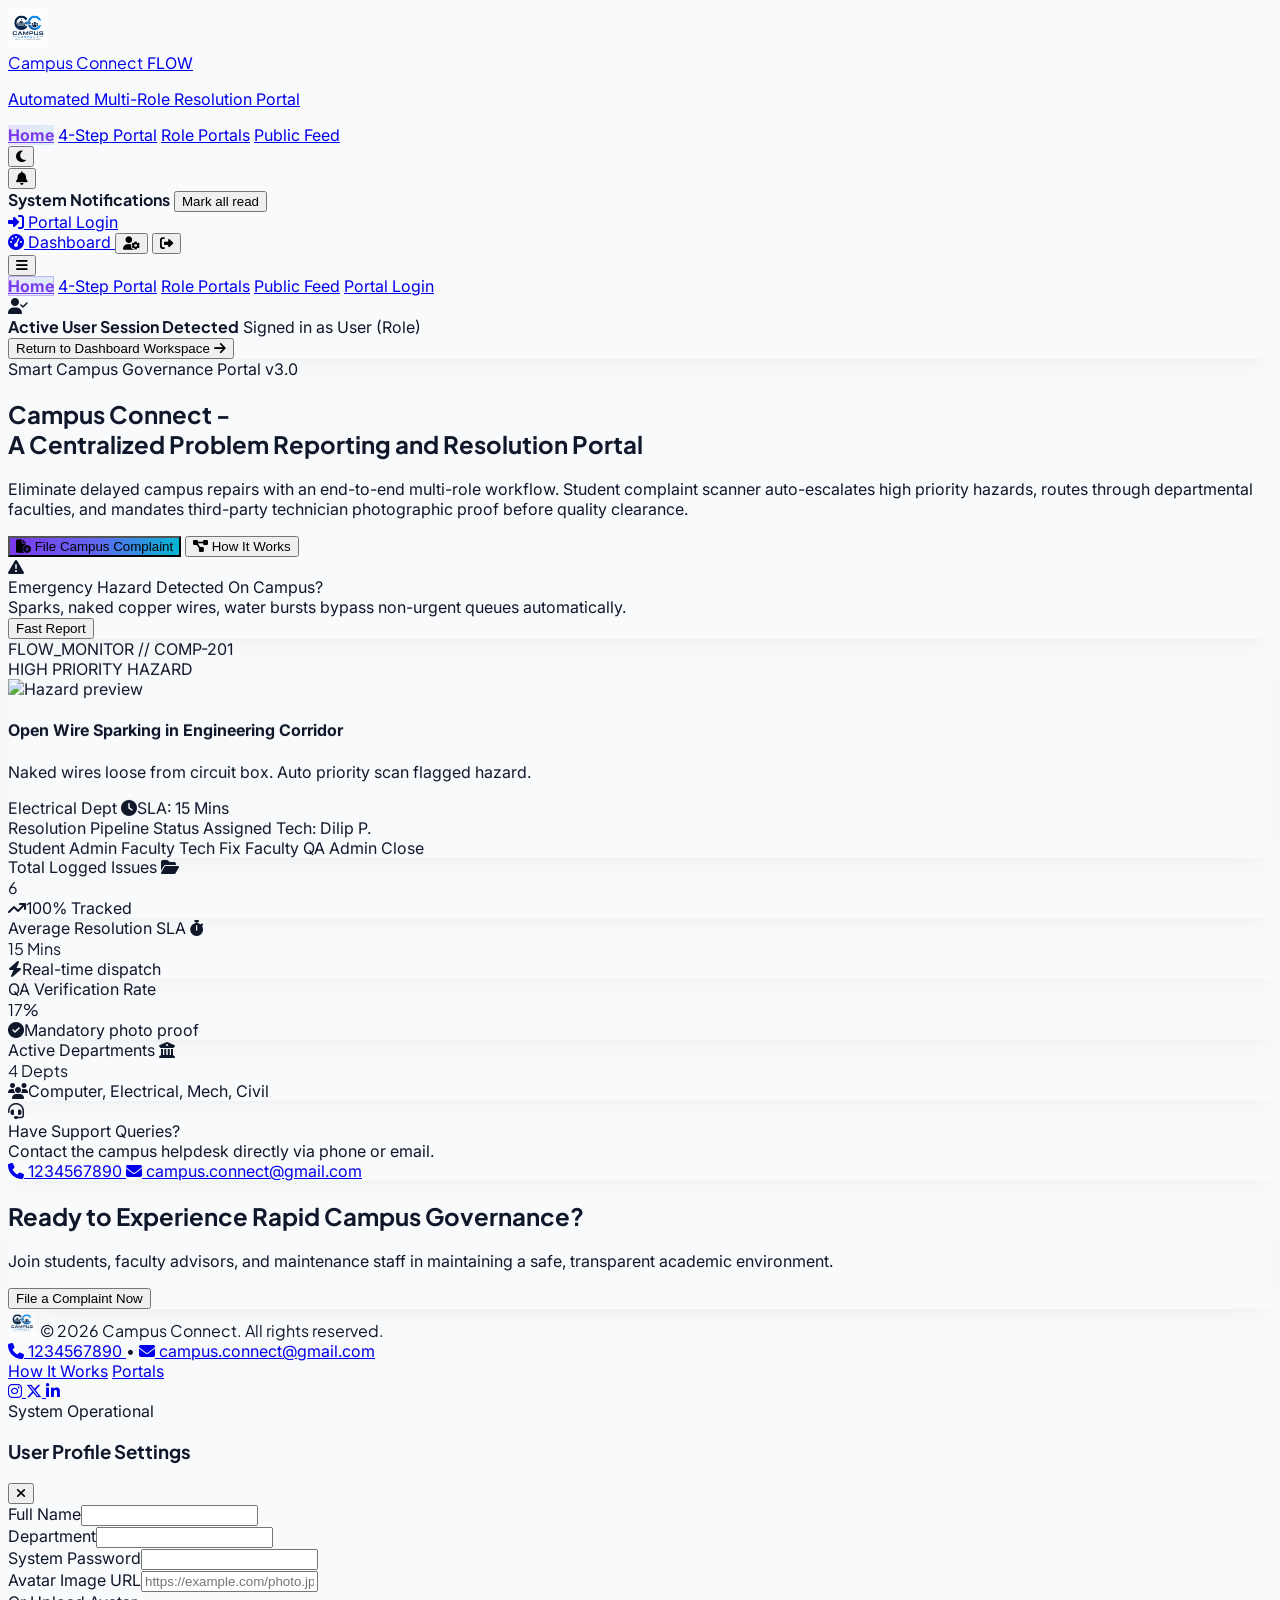
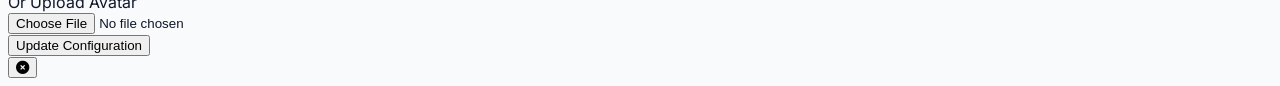
==== commit dc393dc1: "Update frontend and backend" ====
--- a/index.html
+++ b/index.html
@@ -662,6 +662,11 @@
     </div>
   </div>
 
+  <!-- GSAP & Lenis Smooth Animation Engine -->
+  <script src="https://cdnjs.cloudflare.com/ajax/libs/gsap/3.12.5/gsap.min.js"></script>
+  <script src="https://cdnjs.cloudflare.com/ajax/libs/gsap/3.12.5/ScrollTrigger.min.js"></script>
+  <script src="https://cdn.jsdelivr.net/npm/lenis@1.1.14/dist/lenis.min.js"></script>
+
   <!-- Modular JavaScript Engine -->
   <script src="js/main.js"></script>
   <script src="js/navigation.js"></script>
--- a/css/style.css
+++ b/css/style.css
@@ -348,55 +348,109 @@
 }
 
 /* ==========================================================================
-   Scroll Reveal Animation System
+   Ronnsquare-Inspired Cinematic Scroll Animation System (GSAP & Lenis)
    ========================================================================== */
+html.lenis, html.lenis body {
+  height: auto;
+}
+
+.lenis.lenis-smooth {
+  scroll-behavior: auto !important;
+}
+
+.lenis.lenis-smooth [data-lenis-prevent] {
+  overscroll-behavior: contain;
+}
+
+.lenis.lenis-stopped {
+  overflow: hidden;
+}
+
+.lenis.lenis-scrolling iframe {
+  pointer-events: none;
+}
+
+/* When GSAP handles transforms, disable CSS transition conflicts for frame-perfect motion */
+html.gsap-loaded .reveal-on-scroll,
+html.gsap-loaded .reveal-scale,
+html.gsap-loaded .reveal-slide-left,
+html.gsap-loaded .reveal-slide-right {
+  transition: none !important;
+}
+
+/* Text Masking & Reveals (Ronnsquare Style) */
+.text-mask-reveal {
+  overflow: hidden;
+  display: block;
+}
+
+.text-mask-reveal-inner {
+  display: block;
+  will-change: transform, opacity;
+}
+
 .reveal-on-scroll {
-  opacity: 0;
-  transform: translateY(22px);
-  transition: opacity 0.45s cubic-bezier(0.16, 1, 0.3, 1),
-              transform 0.45s cubic-bezier(0.16, 1, 0.3, 1);
+  opacity: var(--scroll-opacity, 0);
+  transform: translate3d(var(--scroll-tx, 0px), var(--scroll-ty, 28px), var(--scroll-tz, 0px)) 
+             scale3d(var(--scroll-scale, 0.96), var(--scroll-scale, 0.96), 1) 
+             rotateX(var(--scroll-rx, 3deg));
+  transition: opacity 0.5s cubic-bezier(0.19, 1, 0.22, 1),
+              transform 0.5s cubic-bezier(0.19, 1, 0.22, 1);
   will-change: opacity, transform;
+  transform-origin: center center;
 }
 
 .reveal-on-scroll.is-visible {
-  opacity: 1;
-  transform: translateY(0);
+  --scroll-opacity: 1;
+  --scroll-ty: 0px;
+  --scroll-tx: 0px;
+  --scroll-tz: 0px;
+  --scroll-scale: 1;
+  --scroll-rx: 0deg;
 }
 
 .reveal-scale {
-  opacity: 0;
-  transform: scale(0.95);
-  transition: opacity 0.45s cubic-bezier(0.16, 1, 0.3, 1),
-              transform 0.45s cubic-bezier(0.16, 1, 0.3, 1);
+  opacity: var(--scroll-opacity, 0);
+  transform: translate3d(0, var(--scroll-ty, 22px), 0) scale(var(--scroll-scale, 0.94));
+  transition: opacity 0.5s cubic-bezier(0.19, 1, 0.22, 1),
+              transform 0.5s cubic-bezier(0.19, 1, 0.22, 1);
   will-change: opacity, transform;
 }
 .reveal-scale.is-visible {
-  opacity: 1;
-  transform: scale(1);
+  --scroll-opacity: 1;
+  --scroll-scale: 1;
+  --scroll-ty: 0px;
 }
 
 .reveal-slide-left {
-  opacity: 0;
-  transform: translateX(-24px);
-  transition: opacity 0.45s cubic-bezier(0.16, 1, 0.3, 1),
-              transform 0.45s cubic-bezier(0.16, 1, 0.3, 1);
+  opacity: var(--scroll-opacity, 0);
+  transform: translate3d(var(--scroll-tx, -32px), 0, 0);
+  transition: opacity 0.5s cubic-bezier(0.19, 1, 0.22, 1),
+              transform 0.5s cubic-bezier(0.19, 1, 0.22, 1);
   will-change: opacity, transform;
 }
 .reveal-slide-left.is-visible {
-  opacity: 1;
-  transform: translateX(0);
+  --scroll-opacity: 1;
+  --scroll-tx: 0px;
 }
 
 .reveal-slide-right {
-  opacity: 0;
-  transform: translateX(24px);
-  transition: opacity 0.45s cubic-bezier(0.16, 1, 0.3, 1),
-              transform 0.45s cubic-bezier(0.16, 1, 0.3, 1);
+  opacity: var(--scroll-opacity, 0);
+  transform: translate3d(var(--scroll-tx, 32px), 0, 0);
+  transition: opacity 0.5s cubic-bezier(0.19, 1, 0.22, 1),
+              transform 0.5s cubic-bezier(0.19, 1, 0.22, 1);
   will-change: opacity, transform;
 }
 .reveal-slide-right.is-visible {
-  opacity: 1;
-  transform: translateX(0);
+  --scroll-opacity: 1;
+  --scroll-tx: 0px;
+}
+
+/* Scrubbed Parallax Image Layer */
+.parallax-img {
+  will-change: transform;
+  transform: translate3d(0, var(--parallax-y, 0px), 0) scale(var(--parallax-scale, 1));
+  transition: transform 0.2s cubic-bezier(0.16, 1, 0.3, 1);
 }
 
 /* Stagger Delay Utility Classes */
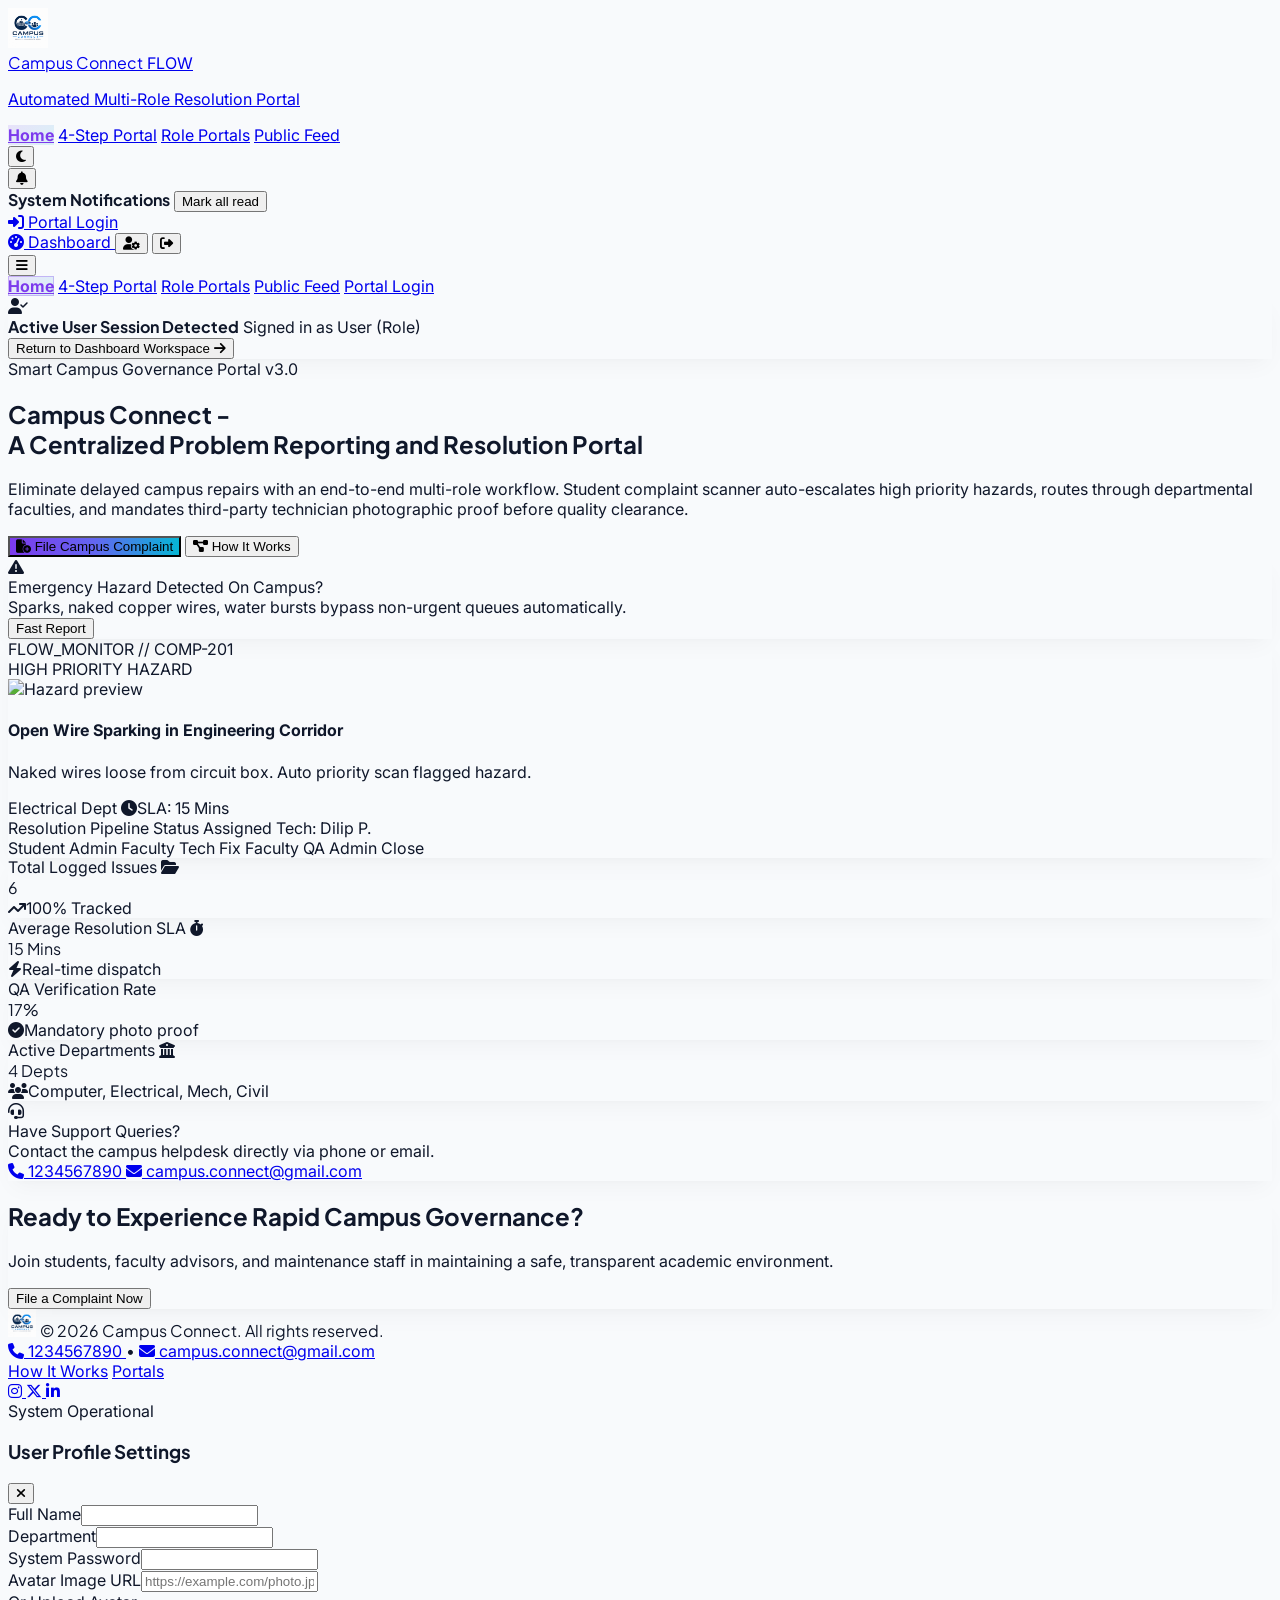
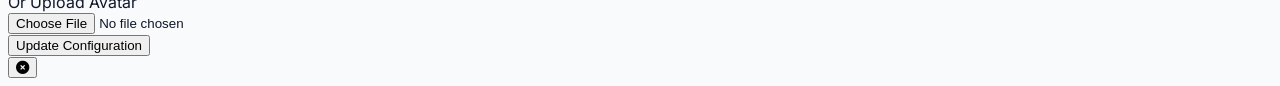
==== commit 48842ca8: "Merge backend and frontend updates into main" ====
--- a/index.html
+++ b/index.html
@@ -1,6 +1,5 @@
 <!DOCTYPE html>
 <html lang="en" class="scroll-smooth">
-
 <head>
   <meta charset="UTF-8">
   <meta name="viewport" content="width=device-width, initial-scale=1.0">
@@ -27,7 +26,6 @@
       } catch (e) { }
     })();
   </script>
-
   <!-- Critical Asset Preloads & Prefetches -->
   <link rel="preload" href="assets/logo/logo.png" as="image">
   <link rel="preload" href="bg.png" as="image">
@@ -673,4 +671,4 @@
   <script src="js/animations.js"></script>
 </body>
 
-</html>+</html>
--- a/css/style.css
+++ b/css/style.css
@@ -1,7 +1,6 @@
 /* ==========================================================================
    Campus Connect - Aurora 3D Premium & Seamless Theme (style.css)
    ========================================================================== */
-
 /* Zero Flash Root Configuration */
 :root {
   color-scheme: light dark;
